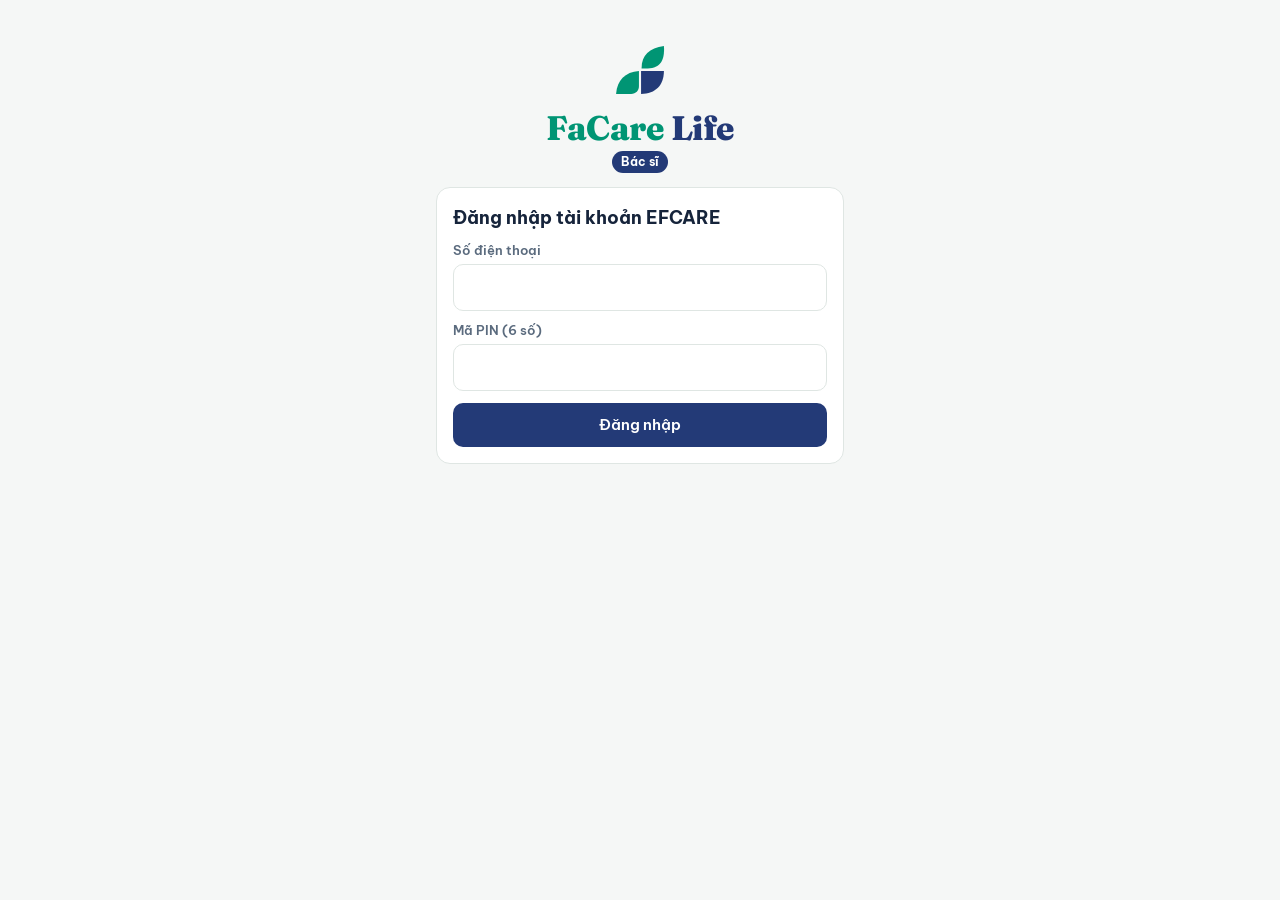
==== bac-si.html @ d5c53f60 "Đợt 2 phần 1: App Bác sĩ (theo dõi, giao việc, nhật ký liên hệ, CTV), CTV nhận và báo kết quả việc, " ====
<!DOCTYPE html>
<html lang="vi"><head><meta charset="utf-8"><meta name="robots" content="noindex">
<meta name="viewport" content="width=device-width,initial-scale=1,viewport-fit=cover">
<title>FaCare Life · Bác sĩ</title>
<meta name="theme-color" content="#233A77">
<link rel="manifest" href="manifest-bac-si.webmanifest">
<link rel="icon" href="icon.svg"><link rel="apple-touch-icon" href="icon-192.png">
<link rel="stylesheet" href="chung.css">
<script>window.EFC_URL='https://efc-may-chu.efcare.workers.dev';window.EFL_URL='https://efl-may-chu.efcare.workers.dev';</script>
<script src="chung.js"></script>
<style>.nhan.navy{background:var(--navy);color:#fff}.khach-the{cursor:pointer}.khach-the:hover{border-color:var(--xanh)}.chi-so{display:flex;gap:6px;flex-wrap:wrap;margin-top:6px}</style>
</head><body>
<div id="thu" class="thu an">Kho thử · dữ liệu giả</div>
<section id="manDN" class="vung an" style="max-width:440px">
  <div style="text-align:center;margin:28px 0 14px"><span id="lg" style="width:52px;height:52px;display:inline-block"></span>
    <div class="chu-logo" style="font-size:34px;margin-top:8px"><span class="fa">FaCare</span> <span class="li">Life</span></div><p class="mo" style="margin-top:6px"><span class="nhan navy">Bác sĩ</span></p></div>
  <div class="the"><h2>Đăng nhập tài khoản EFCARE</h2><label for="s">Số điện thoại</label><input id="s" inputmode="tel"><label for="p">Mã PIN (6 số)</label><input id="p" type="password" inputmode="numeric" maxlength="6">
    <div id="dnB"></div><button class="nut navy rong" id="dnN" style="margin-top:12px">Đăng nhập</button></div>
</section>
<header class="dau an" id="dau"><div class="logo"><span id="lg2" style="width:30px;height:30px;display:inline-block"></span><span class="chu-logo"><span class="fa">FaCare</span> <span class="li">Life</span></span></div>
  <div class="phai"><span class="nhan navy">Bác sĩ</span><a class="nut phu nho" href="index.html">App</a></div></header>
<main class="vung an" id="nd"></main>
<nav class="duoi an" id="duoi"></nav>
<script>
const F = window.FL, $ = (i) => document.getElementById(i), E = F.esc;
if (F.THU) $('thu').classList.remove('an'); $('lg').innerHTML = F.logo; $('lg2').innerHTML = F.logo;
let TOI = null, D = null, TAB = 'theo-doi';
const svg = (p) => `<svg viewBox="0 0 24 24" fill="none" stroke="currentColor" stroke-width="1.8" stroke-linecap="round" stroke-linejoin="round">${p}</svg>`;
const TABS = [['theo-doi', 'Theo dõi', '<path d="M3 12h4l3-8 4 16 3-8h4"/>'], ['lich', 'Lịch', '<rect x="3" y="5" width="18" height="16" rx="2"/><path d="M3 10h18M8 3v4M16 3v4"/>'], ['ctv', 'Cộng tác viên', '<circle cx="9" cy="8" r="3"/><path d="M3 20c0-3 3-5 6-5s6 2 6 5M16 11a3 3 0 1 0 0-6M21 20c0-2-1-4-3-5"/>'], ['toi', 'Tôi', '<circle cx="12" cy="8" r="4"/><path d="M4 21c0-4 4-7 8-7s8 3 8 7"/>']];
async function lam(nut, el, fn) { if (nut) nut.disabled = true; F.bao(el, ''); try { await fn(); } catch (e) { F.bao(el, e.message); } finally { if (nut) nut.disabled = false; } }
$('dnN').onclick = () => lam($('dnN'), $('dnB'), async () => { await F.dangNhap($('s').value, $('p').value); await vao(); });
async function vao() {
  try { TOI = await F.goi('toi'); } catch (e) { return $('manDN').classList.remove('an'); }
  if (!TOI.laBacSi) { $('manDN').classList.remove('an'); return F.bao($('dnB'), `Tài khoản ${TOI.efc} chưa có vai Bác sĩ. Liên hệ Super Admin để được gán vai.`); }
  $('manDN').classList.add('an'); ['dau', 'nd', 'duoi'].forEach((i) => $(i).classList.remove('an'));
  $('duoi').innerHTML = TABS.map(([k, t, p]) => `<button data-t="${k}">${svg(p)}${t}</button>`).join('');
  $('duoi').querySelectorAll('button').forEach((b) => b.onclick = () => mo(b.dataset.t));
  mo('theo-doi');
}
async function mo(t, arg) {
  TAB = t; $('duoi').querySelectorAll('button').forEach((b) => b.classList.toggle('on', b.dataset.t === t));
  const nd = $('nd'); nd.innerHTML = '<p class="mo">Đang tải…</p>'; window.scrollTo(0, 0);
  try { await V[t](nd, arg); } catch (e) { if (e.canDangNhap) return location.reload(); nd.innerHTML = `<div class="bao">${E(e.message)}</div>`; }
}
const ngay = (s) => F.ngay(s);
const V = {
  async 'theo-doi'(nd) {
    D = await F.goi('bsTongQuan');
    const ut = D.khach.slice().sort((a, b) => (b.canTheoDoi - a.canTheoDoi) || (b.viecQuaHan - a.viecQuaHan));
    nd.innerHTML = `<h1>Khách được phân công</h1><p class="mo" style="margin:4px 0 12px">${D.khach.length} khách · ${D.khach.filter((x) => x.canTheoDoi).length} cần theo dõi · ${D.khach.reduce((s, x) => s + x.viecQuaHan, 0)} việc quá hạn</p>
      ${ut.map((k) => `<div class="the khach-the" data-k="${E(k.sdt)}"><div class="dong" style="border:0;padding:0"><b>${E(k.ten)}</b>${k.canTheoDoi ? '<span class="nhan vang">Cần theo dõi</span>' : ''}</div>
        <p class="mo">CTV: ${E(k.ctv || 'chưa có')}${k.maFaCare ? ' · mã FaCare ' + E(k.maFaCare) : ''}</p>
        <div class="chi-so"><span class="nhan">${k.viecMo} việc mở</span>${k.viecQuaHan ? `<span class="nhan do">${k.viecQuaHan} quá hạn</span>` : ''}<span class="nhan ${k.goiThang >= D.hanMuc.goiThang ? 'do' : 'xanh'}">Gọi ${k.goiThang}/${D.hanMuc.goiThang} tháng này</span><span class="nhan">Nhắn ${k.nhanHomNay}/${D.hanMuc.nhanNgay} hôm nay</span></div>
        <p class="mo" style="margin-top:6px">Liên hệ gần nhất: ${k.lanLienHe ? ngay(k.lanLienHe) : 'chưa có'}</p></div>`).join('') || '<div class="the"><p class="mo">Chưa có khách được phân công. Điều phối chăm sóc sẽ phân khách cho bác sĩ.</p></div>'}
      <p class="mo">Chỉ số sức khỏe của khách xem trên hệ thống FaCare (theo mã FaCare). FaCare Life không lưu thông tin y khoa.</p>`;
    nd.querySelectorAll('[data-k]').forEach((x) => x.onclick = () => mo('khach', x.dataset.k));
  },
  async khach(nd, sdt) {
    D = D || await F.goi('bsTongQuan'); const k = D.khach.find((x) => x.sdt === sdt); if (!k) return mo('theo-doi');
    const c = await F.goi('bsViecCuaKhach', sdt), hom = D.homNay;
    const TT = { moi: ['vang', 'Mới giao'], da_nhan: ['', 'CTV đã nhận'], da_lam: ['xanh', 'Đã làm'], khong_lam_duoc: ['do', 'Không làm được'] };
    nd.innerHTML = `<button class="nut phu nho" id="ve">← Danh sách</button><h1 style="margin-top:10px">${E(k.ten)}</h1>
      <p class="mo">${E(k.sdt)} · CTV ${E(k.ctv || 'chưa có')}${k.ctvSdt ? ' (' + E(k.ctvSdt) + ')' : ''}${k.maFaCare ? ' · mã FaCare <b>' + E(k.maFaCare) + '</b>' : ''}</p>
      <div style="display:flex;gap:8px;flex-wrap:wrap;margin:12px 0"><a class="nut navy nho" href="tel:${E(k.sdt)}">Gọi khách</a>${k.ctvSdt ? `<a class="nut phu nho" href="tel:${E(k.ctvSdt)}">Gọi CTV</a>` : ''}
        <button class="nut phu nho" id="co">${k.canTheoDoi ? 'Bỏ đánh dấu theo dõi' : 'Đánh dấu cần theo dõi'}</button></div><div id="b"></div>
      <div class="the"><h2>Giao việc cho CTV</h2><label for="gL">Loại việc</label><select id="gL">${D.loaiViec.map((x) => `<option>${E(x)}</option>`).join('')}</select>
        <div class="hai"><div><label for="gH">Hạn</label><input id="gH" type="date" value="${E(hom)}"></div><div><label class="o-chon" style="margin-top:34px"><input type="checkbox" id="gU"> Ưu tiên</label></div></div>
        <label for="gG">Ghi chú hành chính (không ghi chỉ số, chẩn đoán, thuốc)</label><input id="gG" maxlength="120" placeholder="Ví dụ: hẹn buổi sáng, gọi trước khi đến">
        <button class="nut rong" id="gN" style="margin-top:12px">Giao việc</button></div>
      <div class="the"><h2>Ghi nhật ký liên hệ</h2><div class="hai"><div><label for="lK">Kênh</label><select id="lK"><option value="goi">Gọi điện</option><option value="nhan">Nhắn tin</option></select></div><div><label for="lP">Số phút (gọi, tối đa 15)</label><input id="lP" type="number" min="0" max="15" value="10"></div></div>
        <label for="lQ">Kết quả</label><select id="lQ">${D.kqLienHe.map((x) => `<option>${E(x)}</option>`).join('')}</select>
        <button class="nut navy rong" id="lN" style="margin-top:12px">Ghi lại</button><p class="mo" style="margin-top:6px">Gói An tâm gia đình: gọi 15 phút × 4 lần/tháng, nhắn tối đa 50 tin/ngày.</p></div>
      <div class="the"><h2>Việc đã giao</h2>${c.viec.map((v) => `<div class="dong"><span>${E(v.loai)}<br><span class="mo">hạn ${ngay(v.han)} · ${E(v.ten_ctv || '')}${v.ket_qua ? ' · ' + E(v.ket_qua) : ''}${v.ghi_chu ? ' · ' + E(v.ghi_chu) : ''}</span></span><span class="nhan ${TT[v.trang_thai][0]}">${TT[v.trang_thai][1]}</span></div>`).join('') || '<p class="mo">Chưa có.</p>'}</div>
      <div class="the"><h2>Nhật ký liên hệ</h2>${c.lienHe.map((l) => `<div class="dong"><span>${l.kenh === 'goi' ? 'Gọi ' + l.phut + ' phút' : 'Nhắn tin'}<br><span class="mo">${E(String(l.luc).slice(0, 16).replace('T', ' '))}</span></span><span>${E(l.ket_qua)}</span></div>`).join('') || '<p class="mo">Chưa có.</p>'}</div>
      <div class="the"><h2>Đơn, gói của khách</h2>${c.don.map((d) => `<div class="dong"><span>${E(d.ma)}<br><span class="mo">${E(d.sp)}</span></span><span>${F.TT[d.trang_thai]}</span></div>`).join('') || '<p class="mo">Chưa có.</p>'}</div>`;
    $('ve').onclick = () => mo('theo-doi');
    $('co').onclick = () => lam($('co'), $('b'), async () => { await F.goi('bsDanhDau', sdt, !k.canTheoDoi); D = null; mo('khach', sdt); });
    $('gN').onclick = () => lam($('gN'), $('b'), async () => { await F.goi('bsGiaoViec', { khachSdt: sdt, loai: $('gL').value, han: $('gH').value, uuTien: $('gU').checked, ghiChu: $('gG').value }); D = null; mo('khach', sdt); });
    $('lN').onclick = () => lam($('lN'), $('b'), async () => { await F.goi('bsGhiLienHe', { khachSdt: sdt, kenh: $('lK').value, phut: $('lP').value, ketQua: $('lQ').value }); D = null; mo('khach', sdt); });
  },
  async lich(nd) {
    D = await F.goi('bsTongQuan'); const hom = D.homNay, nhom = {};
    D.lich.forEach((v) => { (nhom[v.han] = nhom[v.han] || []).push(v); });
    nd.innerHTML = `<h1>Lịch việc đã giao</h1><p class="mo" style="margin-bottom:12px">Việc chưa xong, theo hạn.</p>` + (Object.keys(nhom).sort().map((h) => `<div class="the"><h2>${h < hom ? '<span class="nhan do">Quá hạn</span> ' : h === hom ? '<span class="nhan xanh">Hôm nay</span> ' : ''}${ngay(h)}</h2>${nhom[h].map((v) => `<div class="dong"><span>${E(v.loai)}<br><span class="mo">${E(v.ten_khach || '')} · CTV ${E(v.ten_ctv || '')}</span></span><span class="mo">${v.trang_thai === 'moi' ? 'chưa nhận' : 'đã nhận'}</span></div>`).join('')}</div>`).join('') || '<div class="the mo">Không có việc đang mở.</div>');
  },
  async ctv(nd) {
    const ds = await F.goi('bsCtv');
    nd.innerHTML = `<h1>Cộng tác viên</h1><p class="mo" style="margin-bottom:12px">CTV đang chăm sóc khách của bác sĩ.</p>` + (ds.map((c) => { const tl = c.xong ? Math.round(c.dungHan / c.xong * 100) : 0; return `<div class="the"><div class="dong" style="border:0;padding:0"><b>${E(c.ten || c.efc)}</b>${c.sdt ? `<a class="nut phu nho" href="tel:${E(c.sdt)}">Gọi</a>` : ''}</div>
      <div class="chi-so"><span class="nhan">${c.soKhach} khách</span><span class="nhan">${c.xong}/${c.giao} việc xong</span><span class="nhan ${tl >= 80 ? 'xanh' : 'vang'}">${tl}% đúng hạn</span>${c.quaHan ? `<span class="nhan do">${c.quaHan} quá hạn</span>` : ''}</div></div>`; }).join('') || '<div class="the mo">Chưa có.</div>');
  },
  async toi(nd) {
    nd.innerHTML = `<h1>Tài khoản</h1><div class="the"><div class="dong"><span>Họ tên</span><b>${E(TOI.ten)}</b></div><div class="dong"><span>Mã EFCARE</span><b>${E(TOI.efc)}</b></div><div class="dong"><span>Vai</span><span>${TOI.tenVai.map((v) => `<span class="nhan">${E(v)}</span>`).join(' ')}</span></div></div>
      <p class="mo">Bác sĩ tư vấn trong phạm vi chứng chỉ hành nghề; không thay khám, chẩn đoán, cấp cứu 115 (QĐ03 Điều 3). App này chỉ lưu thông tin hành chính và luồng tương tác.</p>
      <button class="nut phu rong" id="out" style="margin-top:12px">Đăng xuất</button>`;
    $('out').onclick = () => { F.dangXuat(); location.reload(); };
  },
};
(async () => { if (F.phien()) await vao(); else $('manDN').classList.remove('an'); })();
</script>
</body></html>
---- chung.css ----
@import url('https://fonts.googleapis.com/css2?family=Be+Vietnam+Pro:wght@400;500;600;700&family=Fraunces:opsz,wght@9..144,600;9..144,800&display=swap');
:root{--xanh:#009574;--xanh-nhat:#E3F3EE;--navy:#233A77;--navy-nhat:#E8ECF6;--nen:#F5F7F6;--the:#fff;--chu:#16243B;--mo:#5B6B7E;--vien:#DFE6E3;--do:#B0412E;--do-nhat:#FBEAE6;--vang:#9A6B00;--vang-nhat:#FFF4D6}
@media (prefers-color-scheme:dark){:root:not([data-theme="light"]){--nen:#0E1716;--the:#16211F;--chu:#E7EEEC;--mo:#9FB0AC;--vien:#2A3835;--xanh-nhat:#123029;--navy-nhat:#1B2540;--do-nhat:#3A1F18;--vang-nhat:#3A2C10}}
:root[data-theme="dark"]{--nen:#0E1716;--the:#16211F;--chu:#E7EEEC;--mo:#9FB0AC;--vien:#2A3835;--xanh-nhat:#123029;--navy-nhat:#1B2540;--do-nhat:#3A1F18;--vang-nhat:#3A2C10}
*{box-sizing:border-box;margin:0;padding:0}
body{font-family:'Be Vietnam Pro',system-ui,sans-serif;background:var(--nen);color:var(--chu);font-size:15px;line-height:1.5;-webkit-font-smoothing:antialiased}
button,input,select{font:inherit;color:inherit}
.chu-logo{font-family:'Fraunces',Georgia,serif;font-weight:800;letter-spacing:-.01em;line-height:1}
.chu-logo .fa{color:var(--xanh)}.chu-logo .li{color:var(--navy)}
@media (prefers-color-scheme:dark){:root:not([data-theme="light"]) .chu-logo .li{color:#8FA6E6}}
.logo{display:flex;align-items:center;gap:8px}.logo svg{width:30px;height:30px}
.dau{position:sticky;top:0;z-index:10;background:var(--the);border-bottom:1px solid var(--vien);padding:10px 16px;display:flex;align-items:center;gap:10px}
.dau .chu-logo{font-size:22px}.dau .phai{margin-left:auto;display:flex;gap:6px;align-items:center}
.vung{max-width:720px;margin:0 auto;padding:16px 16px 96px}
.the{background:var(--the);border:1px solid var(--vien);border-radius:14px;padding:16px;margin-bottom:12px}
h1{font-size:22px;line-height:1.25}h2{font-size:18px;margin-bottom:8px}h3{font-size:15px;margin:12px 0 6px}
.mo{color:var(--mo);font-size:14px}
.nut{display:inline-flex;align-items:center;justify-content:center;gap:6px;border:0;border-radius:10px;padding:11px 16px;font-weight:600;cursor:pointer;background:var(--xanh);color:#fff;min-height:44px}
.nut.phu{background:var(--the);color:var(--chu);border:1px solid var(--vien)}.nut.navy{background:var(--navy)}.nut.do{background:var(--do)}
.nut.nho{min-height:34px;padding:6px 12px;font-size:13px}.nut.rong{width:100%}.nut:disabled{opacity:.5;cursor:not-allowed}
label{display:block;font-size:13px;font-weight:600;color:var(--mo);margin:10px 0 4px}
input,select{width:100%;padding:11px 12px;border:1px solid var(--vien);border-radius:10px;background:var(--the);min-height:44px}
input:focus,select:focus{outline:2px solid var(--xanh);outline-offset:1px}
.o-chon{display:flex;gap:8px;align-items:flex-start;font-size:14px;margin:10px 0}.o-chon input{width:20px;min-height:20px;margin-top:2px}
.bao{padding:10px 12px;border-radius:10px;background:var(--do-nhat);color:var(--do);font-size:14px;margin:10px 0}.bao.tot{background:var(--xanh-nhat);color:var(--xanh)}
.nhan{display:inline-block;font-size:12px;font-weight:700;padding:2px 9px;border-radius:999px;background:var(--navy-nhat);color:var(--navy)}
.nhan.xanh{background:var(--xanh-nhat);color:var(--xanh)}.nhan.vang{background:var(--vang-nhat);color:var(--vang)}.nhan.do{background:var(--do-nhat);color:var(--do)}
.dong{display:flex;justify-content:space-between;gap:10px;padding:10px 0;border-bottom:1px solid var(--vien)}.dong:last-child{border-bottom:0}
.so{font-variant-numeric:tabular-nums;font-weight:700;white-space:nowrap}
.duoi{position:fixed;bottom:0;left:0;right:0;background:var(--the);border-top:1px solid var(--vien);display:flex;justify-content:space-around;padding:6px 4px calc(6px + env(safe-area-inset-bottom));z-index:10}
.duoi button{flex:1;border:0;background:none;font-size:11px;font-weight:600;color:var(--mo);padding:6px 2px;display:flex;flex-direction:column;align-items:center;gap:3px;cursor:pointer;min-height:44px}
.duoi button.on{color:var(--xanh)}.duoi svg{width:22px;height:22px}
.chuyen{display:inline-flex;border:1px solid var(--vien);border-radius:999px;overflow:hidden}.chuyen button{border:0;background:none;padding:6px 12px;font-size:13px;font-weight:600;cursor:pointer;color:var(--mo)}.chuyen button.on{background:var(--xanh);color:#fff}
.lua-chon{display:grid;gap:12px;grid-template-columns:1fr 1fr;margin:20px 0}
.lua-chon button{border:2px solid var(--vien);background:var(--the);border-radius:16px;padding:18px 12px;cursor:pointer;text-align:left}
.lua-chon button.on{border-color:var(--xanh);box-shadow:0 0 0 3px var(--xanh-nhat)}
.lua-chon b{display:block;font-size:16px;margin-top:8px}.lua-chon span{font-size:13px;color:var(--mo)}
.buoc{display:flex;gap:10px;align-items:center;padding:10px 0;border-bottom:1px solid var(--vien)}
.buoc i{flex:none;width:26px;height:26px;border-radius:50%;display:flex;align-items:center;justify-content:center;font-style:normal;font-weight:700;font-size:13px;background:var(--vien)}
.buoc.xong i{background:var(--xanh);color:#fff}
.hai{display:grid;grid-template-columns:1fr 1fr;gap:10px}
.lon{font-size:26px;font-weight:800;font-variant-numeric:tabular-nums}
table{width:100%;border-collapse:collapse;font-size:14px}th,td{text-align:left;padding:9px 8px;border-bottom:1px solid var(--vien);vertical-align:top}th{font-size:12px;color:var(--mo)}
.cuon{overflow-x:auto}
.an{display:none!important}
.thu{background:var(--vang-nhat);color:var(--vang);text-align:center;font-size:12px;font-weight:700;padding:4px}
a{color:var(--xanh);font-weight:600}
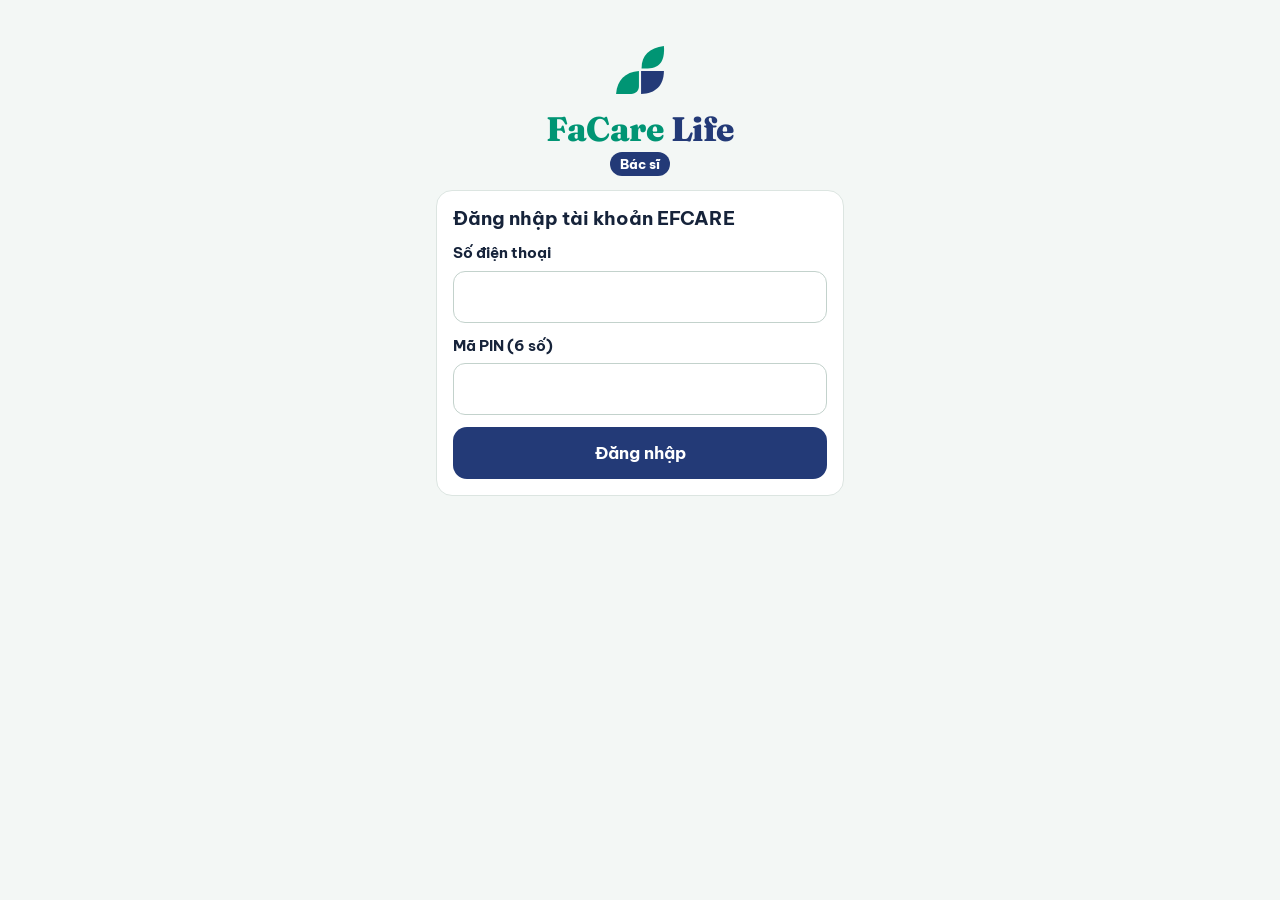
==== commit b957e7e9: "v0.3.0: Lead, Mạng lưới CTV, Học (lịch + lộ trình), Chia sẻ có banner QR, trang giới thiệu, trang cà" ====
--- a/bac-si.html
+++ b/bac-si.html
@@ -17,7 +17,7 @@
   <div class="the"><h2>Đăng nhập tài khoản EFCARE</h2><label for="s">Số điện thoại</label><input id="s" inputmode="tel"><label for="p">Mã PIN (6 số)</label><input id="p" type="password" inputmode="numeric" maxlength="6">
     <div id="dnB"></div><button class="nut navy rong" id="dnN" style="margin-top:12px">Đăng nhập</button></div>
 </section>
-<header class="dau an" id="dau"><div class="logo"><span id="lg2" style="width:30px;height:30px;display:inline-block"></span><span class="chu-logo"><span class="fa">FaCare</span> <span class="li">Life</span></span></div>
+<header class="dau an" id="dau"><div class="logo"><span class="o-logo" id="lg2"></span><span class="chu-logo"><span class="fa">FaCare</span> <span class="li">Life</span></span></div>
   <div class="phai"><span class="nhan navy">Bác sĩ</span><a class="nut phu nho" href="index.html">App</a></div></header>
 <main class="vung an" id="nd"></main>
 <nav class="duoi an" id="duoi"></nav>
--- a/chung.css
+++ b/chung.css
@@ -1,47 +1,63 @@
-@import url('https://fonts.googleapis.com/css2?family=Be+Vietnam+Pro:wght@400;500;600;700&family=Fraunces:opsz,wght@9..144,600;9..144,800&display=swap');
-:root{--xanh:#009574;--xanh-nhat:#E3F3EE;--navy:#233A77;--navy-nhat:#E8ECF6;--nen:#F5F7F6;--the:#fff;--chu:#16243B;--mo:#5B6B7E;--vien:#DFE6E3;--do:#B0412E;--do-nhat:#FBEAE6;--vang:#9A6B00;--vang-nhat:#FFF4D6}
-@media (prefers-color-scheme:dark){:root:not([data-theme="light"]){--nen:#0E1716;--the:#16211F;--chu:#E7EEEC;--mo:#9FB0AC;--vien:#2A3835;--xanh-nhat:#123029;--navy-nhat:#1B2540;--do-nhat:#3A1F18;--vang-nhat:#3A2C10}}
-:root[data-theme="dark"]{--nen:#0E1716;--the:#16211F;--chu:#E7EEEC;--mo:#9FB0AC;--vien:#2A3835;--xanh-nhat:#123029;--navy-nhat:#1B2540;--do-nhat:#3A1F18;--vang-nhat:#3A2C10}
-*{box-sizing:border-box;margin:0;padding:0}
-body{font-family:'Be Vietnam Pro',system-ui,sans-serif;background:var(--nen);color:var(--chu);font-size:15px;line-height:1.5;-webkit-font-smoothing:antialiased}
-button,input,select{font:inherit;color:inherit}
+/* FaCare Life · giao diện chung. Học theo khuôn EFCommunity: chữ 17px, nút 52px, khung 560px, đầu trang nền chuyển, phân đoạn, thẻ số. Màu FaCare Life. */
+@import url('https://fonts.googleapis.com/css2?family=Be+Vietnam+Pro:wght@400;500;600;700;800&family=Fraunces:opsz,wght@9..144,600;9..144,800&display=swap');
+:root{--xanh:#009574;--xanh-dam:#007a5f;--xanh-nhat:#DFF2EB;--navy:#233A77;--navy-dam:#16264F;--navy-nhat:#E6EBF6;--nen:#F3F7F5;--the:#fff;--chu:#16233A;--mo:#5C6B7E;--vien:#DCE5E1;--vien-o:#C3D2CC;--do:#B8342A;--do-nhat:#FBE1DE;--vang:#7A5410;--vang-nhat:#FCEFD2;--r:16px;color-scheme:light}
+@media (prefers-color-scheme:dark){:root:not([data-theme="light"]){--nen:#0E1716;--the:#16211F;--chu:#E7EEEC;--mo:#9FB0AC;--vien:#2A3835;--vien-o:#3A4B47;--xanh-nhat:#123029;--navy-nhat:#1B2540;--do-nhat:#3A1F18;--vang-nhat:#3A2C10;color-scheme:dark}}
+:root[data-theme="dark"]{--nen:#0E1716;--the:#16211F;--chu:#E7EEEC;--mo:#9FB0AC;--vien:#2A3835;--vien-o:#3A4B47;--xanh-nhat:#123029;--navy-nhat:#1B2540;--do-nhat:#3A1F18;--vang-nhat:#3A2C10;color-scheme:dark}
+*{box-sizing:border-box;margin:0;padding:0;-webkit-tap-highlight-color:transparent}
+html{-webkit-text-size-adjust:100%}
+body{font-family:'Be Vietnam Pro',system-ui,-apple-system,'Segoe UI',Roboto,sans-serif;background:var(--nen);color:var(--chu);font-size:17px;line-height:1.5;min-height:100dvh;-webkit-font-smoothing:antialiased}
+button,input,select,textarea{font:inherit;color:inherit}
+:focus-visible{outline:3px solid var(--xanh);outline-offset:2px}
+a{color:var(--xanh);font-weight:600}
 .chu-logo{font-family:'Fraunces',Georgia,serif;font-weight:800;letter-spacing:-.01em;line-height:1}
 .chu-logo .fa{color:var(--xanh)}.chu-logo .li{color:var(--navy)}
 @media (prefers-color-scheme:dark){:root:not([data-theme="light"]) .chu-logo .li{color:#8FA6E6}}
-.logo{display:flex;align-items:center;gap:8px}.logo svg{width:30px;height:30px}
-.dau{position:sticky;top:0;z-index:10;background:var(--the);border-bottom:1px solid var(--vien);padding:10px 16px;display:flex;align-items:center;gap:10px}
-.dau .chu-logo{font-size:22px}.dau .phai{margin-left:auto;display:flex;gap:6px;align-items:center}
-.vung{max-width:720px;margin:0 auto;padding:16px 16px 96px}
-.the{background:var(--the);border:1px solid var(--vien);border-radius:14px;padding:16px;margin-bottom:12px}
-h1{font-size:22px;line-height:1.25}h2{font-size:18px;margin-bottom:8px}h3{font-size:15px;margin:12px 0 6px}
-.mo{color:var(--mo);font-size:14px}
-.nut{display:inline-flex;align-items:center;justify-content:center;gap:6px;border:0;border-radius:10px;padding:11px 16px;font-weight:600;cursor:pointer;background:var(--xanh);color:#fff;min-height:44px}
-.nut.phu{background:var(--the);color:var(--chu);border:1px solid var(--vien)}.nut.navy{background:var(--navy)}.nut.do{background:var(--do)}
-.nut.nho{min-height:34px;padding:6px 12px;font-size:13px}.nut.rong{width:100%}.nut:disabled{opacity:.5;cursor:not-allowed}
-label{display:block;font-size:13px;font-weight:600;color:var(--mo);margin:10px 0 4px}
-input,select{width:100%;padding:11px 12px;border:1px solid var(--vien);border-radius:10px;background:var(--the);min-height:44px}
-input:focus,select:focus{outline:2px solid var(--xanh);outline-offset:1px}
-.o-chon{display:flex;gap:8px;align-items:flex-start;font-size:14px;margin:10px 0}.o-chon input{width:20px;min-height:20px;margin-top:2px}
-.bao{padding:10px 12px;border-radius:10px;background:var(--do-nhat);color:var(--do);font-size:14px;margin:10px 0}.bao.tot{background:var(--xanh-nhat);color:var(--xanh)}
-.nhan{display:inline-block;font-size:12px;font-weight:700;padding:2px 9px;border-radius:999px;background:var(--navy-nhat);color:var(--navy)}
-.nhan.xanh{background:var(--xanh-nhat);color:var(--xanh)}.nhan.vang{background:var(--vang-nhat);color:var(--vang)}.nhan.do{background:var(--do-nhat);color:var(--do)}
-.dong{display:flex;justify-content:space-between;gap:10px;padding:10px 0;border-bottom:1px solid var(--vien)}.dong:last-child{border-bottom:0}
-.so{font-variant-numeric:tabular-nums;font-weight:700;white-space:nowrap}
+.logo{display:flex;align-items:center;gap:10px}.logo svg{width:100%;height:100%;display:block}
+/* đầu trang: nền chuyển như EFCommunity, logo trên ô trắng */
+.dau{position:sticky;top:0;z-index:10;background:linear-gradient(160deg,var(--navy-dam),var(--navy) 55%,#1f4f7a);color:#fff;padding:calc(10px + env(safe-area-inset-top)) 16px 10px;display:flex;align-items:center;gap:10px}
+.dau .o-logo{width:42px;height:42px;flex:0 0 42px;border-radius:12px;background:#fff;padding:5px}
+.dau .chu-logo{font-size:21px}.dau .chu-logo .fa{color:#7FE0C3}.dau .chu-logo .li{color:#fff}
+.dau .phai{margin-left:auto;display:flex;gap:6px;align-items:center}
+.dau .nut.phu{background:rgba(255,255,255,.14);color:#fff;border:1px solid rgba(255,255,255,.3)}
+.vung{max-width:560px;margin:0 auto;padding:16px 16px calc(96px + env(safe-area-inset-bottom))}
+.the{background:var(--the);border:1px solid var(--vien);border-radius:var(--r);padding:16px;margin-bottom:12px}
+h1{font-size:25px;line-height:1.2}h2{font-size:19px;line-height:1.25;margin-bottom:8px}h3{font-size:16px;margin:14px 0 6px}
+.mo{color:var(--mo);font-size:15px}
+.nut{display:inline-flex;align-items:center;justify-content:center;gap:6px;border:0;border-radius:14px;padding:12px 18px;font-weight:700;cursor:pointer;background:var(--xanh);color:#fff;min-height:52px;text-decoration:none;font-size:17px}
+.nut.phu{background:var(--the);color:var(--chu);border:1.5px solid var(--vien-o)}.nut.navy{background:var(--navy)}.nut.do{background:var(--do)}.nut.nhat{background:var(--xanh-nhat);color:var(--xanh-dam)}
+.nut.nho{min-height:44px;padding:8px 14px;font-size:15px;border-radius:12px}.nut.rong{width:100%}.nut:disabled{opacity:.5;cursor:not-allowed}
+label{display:block;font-size:15px;font-weight:700;color:var(--chu);margin:12px 0 6px}
+input,select,textarea{width:100%;padding:12px 14px;border:1.5px solid var(--vien-o);border-radius:12px;background:var(--the);min-height:52px;font-size:17px}
+input:focus,select:focus,textarea:focus{border-color:var(--xanh);outline:none;box-shadow:0 0 0 3px rgba(0,149,116,.18)}
+.o-chon{display:flex;gap:12px;align-items:flex-start;font-size:15.5px;margin:12px 0;font-weight:500;cursor:pointer}.o-chon input{width:24px;min-height:24px;height:24px;flex:0 0 24px;margin-top:1px;accent-color:var(--xanh)}
+.bao{padding:12px 14px;border-radius:12px;background:var(--do-nhat);color:var(--do);font-size:15.5px;margin:10px 0}.bao.tot{background:var(--xanh-nhat);color:var(--xanh-dam)}
+.nhan{display:inline-block;font-size:12.5px;font-weight:800;padding:2px 10px;border-radius:999px;background:var(--navy-nhat);color:var(--navy);line-height:1.6;white-space:nowrap;align-self:flex-start;flex:none}
+.nhan.xanh{background:var(--xanh-nhat);color:var(--xanh-dam)}.nhan.vang{background:var(--vang-nhat);color:var(--vang)}.nhan.do{background:var(--do-nhat);color:var(--do)}.nhan.navy{background:var(--navy);color:#fff}
+.dong{display:flex;justify-content:space-between;gap:10px;padding:11px 0;border-bottom:1px solid var(--vien);font-size:15.5px}.dong:last-child{border-bottom:0}
+.so{font-variant-numeric:tabular-nums;font-weight:800;white-space:nowrap;align-self:flex-start;flex:none}
 .duoi{position:fixed;bottom:0;left:0;right:0;background:var(--the);border-top:1px solid var(--vien);display:flex;justify-content:space-around;padding:6px 4px calc(6px + env(safe-area-inset-bottom));z-index:10}
-.duoi button{flex:1;border:0;background:none;font-size:11px;font-weight:600;color:var(--mo);padding:6px 2px;display:flex;flex-direction:column;align-items:center;gap:3px;cursor:pointer;min-height:44px}
-.duoi button.on{color:var(--xanh)}.duoi svg{width:22px;height:22px}
-.chuyen{display:inline-flex;border:1px solid var(--vien);border-radius:999px;overflow:hidden}.chuyen button{border:0;background:none;padding:6px 12px;font-size:13px;font-weight:600;cursor:pointer;color:var(--mo)}.chuyen button.on{background:var(--xanh);color:#fff}
+.duoi button{flex:1;border:0;background:none;font-size:11.5px;font-weight:700;color:var(--mo);padding:6px 2px;display:flex;flex-direction:column;align-items:center;gap:3px;cursor:pointer;min-height:52px;max-width:110px}
+.duoi button.on{color:var(--xanh)}.duoi svg{width:24px;height:24px}
+/* phân đoạn (như EFCommunity) */
+.seg{display:flex;background:var(--navy-nhat);border-radius:14px;padding:4px;gap:4px}.seg button{flex:1;border:0;background:none;border-radius:11px;min-height:44px;font-weight:700;font-size:15px;color:var(--mo);cursor:pointer;padding:0 10px}.seg button.on{background:var(--the);color:var(--chu);box-shadow:0 1px 3px rgba(0,0,0,.1)}
+.dau .seg{background:rgba(255,255,255,.14)}.dau .seg button{color:#dbe7ff;min-height:38px}.dau .seg button.on{background:#fff;color:var(--navy)}
 .lua-chon{display:grid;gap:12px;grid-template-columns:1fr 1fr;margin:20px 0}
-.lua-chon button{border:2px solid var(--vien);background:var(--the);border-radius:16px;padding:18px 12px;cursor:pointer;text-align:left}
+.lua-chon button{border:2px solid var(--vien);background:var(--the);border-radius:18px;padding:18px 14px;cursor:pointer;text-align:left;min-height:140px}
 .lua-chon button.on{border-color:var(--xanh);box-shadow:0 0 0 3px var(--xanh-nhat)}
-.lua-chon b{display:block;font-size:16px;margin-top:8px}.lua-chon span{font-size:13px;color:var(--mo)}
-.buoc{display:flex;gap:10px;align-items:center;padding:10px 0;border-bottom:1px solid var(--vien)}
-.buoc i{flex:none;width:26px;height:26px;border-radius:50%;display:flex;align-items:center;justify-content:center;font-style:normal;font-weight:700;font-size:13px;background:var(--vien)}
-.buoc.xong i{background:var(--xanh);color:#fff}
+.lua-chon b{display:block;font-size:17px;margin-top:10px}.lua-chon span{font-size:14px;color:var(--mo)}
+/* thẻ số lớn (như bal của EFCommunity) */
+.so-lon{background:linear-gradient(150deg,var(--navy-dam),var(--navy) 60%,var(--xanh-dam));color:#fff;border-radius:18px;padding:18px;margin-bottom:14px}
+.so-lon small{color:#cfe0ff;font-size:14px}.so-lon b.lon{font-size:36px;display:block;line-height:1.15;font-variant-numeric:tabular-nums}
+.ba-o{display:grid;grid-template-columns:repeat(3,1fr);gap:8px;margin-top:12px}.ba-o div{background:rgba(255,255,255,.12);border-radius:12px;padding:8px;text-align:center}.ba-o b{font-size:20px;display:block}.ba-o span{font-size:12px;color:#cfe0ff;line-height:1.3;display:block}
+.kpis{display:grid;grid-template-columns:1fr 1fr;gap:10px;margin-bottom:12px}.kpi{background:var(--the);border:1px solid var(--vien);border-radius:14px;padding:12px}.kpi b{display:block;font-size:24px;line-height:1.15;font-variant-numeric:tabular-nums}.kpi span{font-size:13px;color:var(--mo)}
+.buoc{display:flex;gap:12px;align-items:center;padding:12px 0;border-bottom:1px solid var(--vien)}
+.buoc i{flex:none;width:30px;height:30px;border-radius:50%;display:flex;align-items:center;justify-content:center;font-style:normal;font-weight:800;font-size:14px;background:var(--vien)}
+.buoc.xong i{background:var(--xanh);color:#fff}.buoc.cho i{background:var(--vang-nhat);color:var(--vang)}
 .hai{display:grid;grid-template-columns:1fr 1fr;gap:10px}
 .lon{font-size:26px;font-weight:800;font-variant-numeric:tabular-nums}
-table{width:100%;border-collapse:collapse;font-size:14px}th,td{text-align:left;padding:9px 8px;border-bottom:1px solid var(--vien);vertical-align:top}th{font-size:12px;color:var(--mo)}
+.thanh-tien{height:8px;background:var(--vien);border-radius:6px;overflow:hidden;margin-top:8px}.thanh-tien i{display:block;height:100%;background:var(--xanh);border-radius:6px}
+table{width:100%;border-collapse:collapse;font-size:14.5px}th,td{text-align:left;padding:10px 8px;border-bottom:1px solid var(--vien);vertical-align:top}th{font-size:12px;color:var(--mo);text-transform:uppercase;letter-spacing:.04em}
 .cuon{overflow-x:auto}
 .an{display:none!important}
-.thu{background:var(--vang-nhat);color:var(--vang);text-align:center;font-size:12px;font-weight:700;padding:4px}
-a{color:var(--xanh);font-weight:600}
+.thu{background:var(--vang);color:#fff;text-align:center;font-size:13px;font-weight:700;padding:5px}
+details{background:var(--the);border:1px solid var(--vien);border-radius:14px;padding:12px 14px;margin-bottom:8px}summary{font-weight:700;cursor:pointer}details p{margin-top:8px;color:var(--mo);font-size:15.5px}
